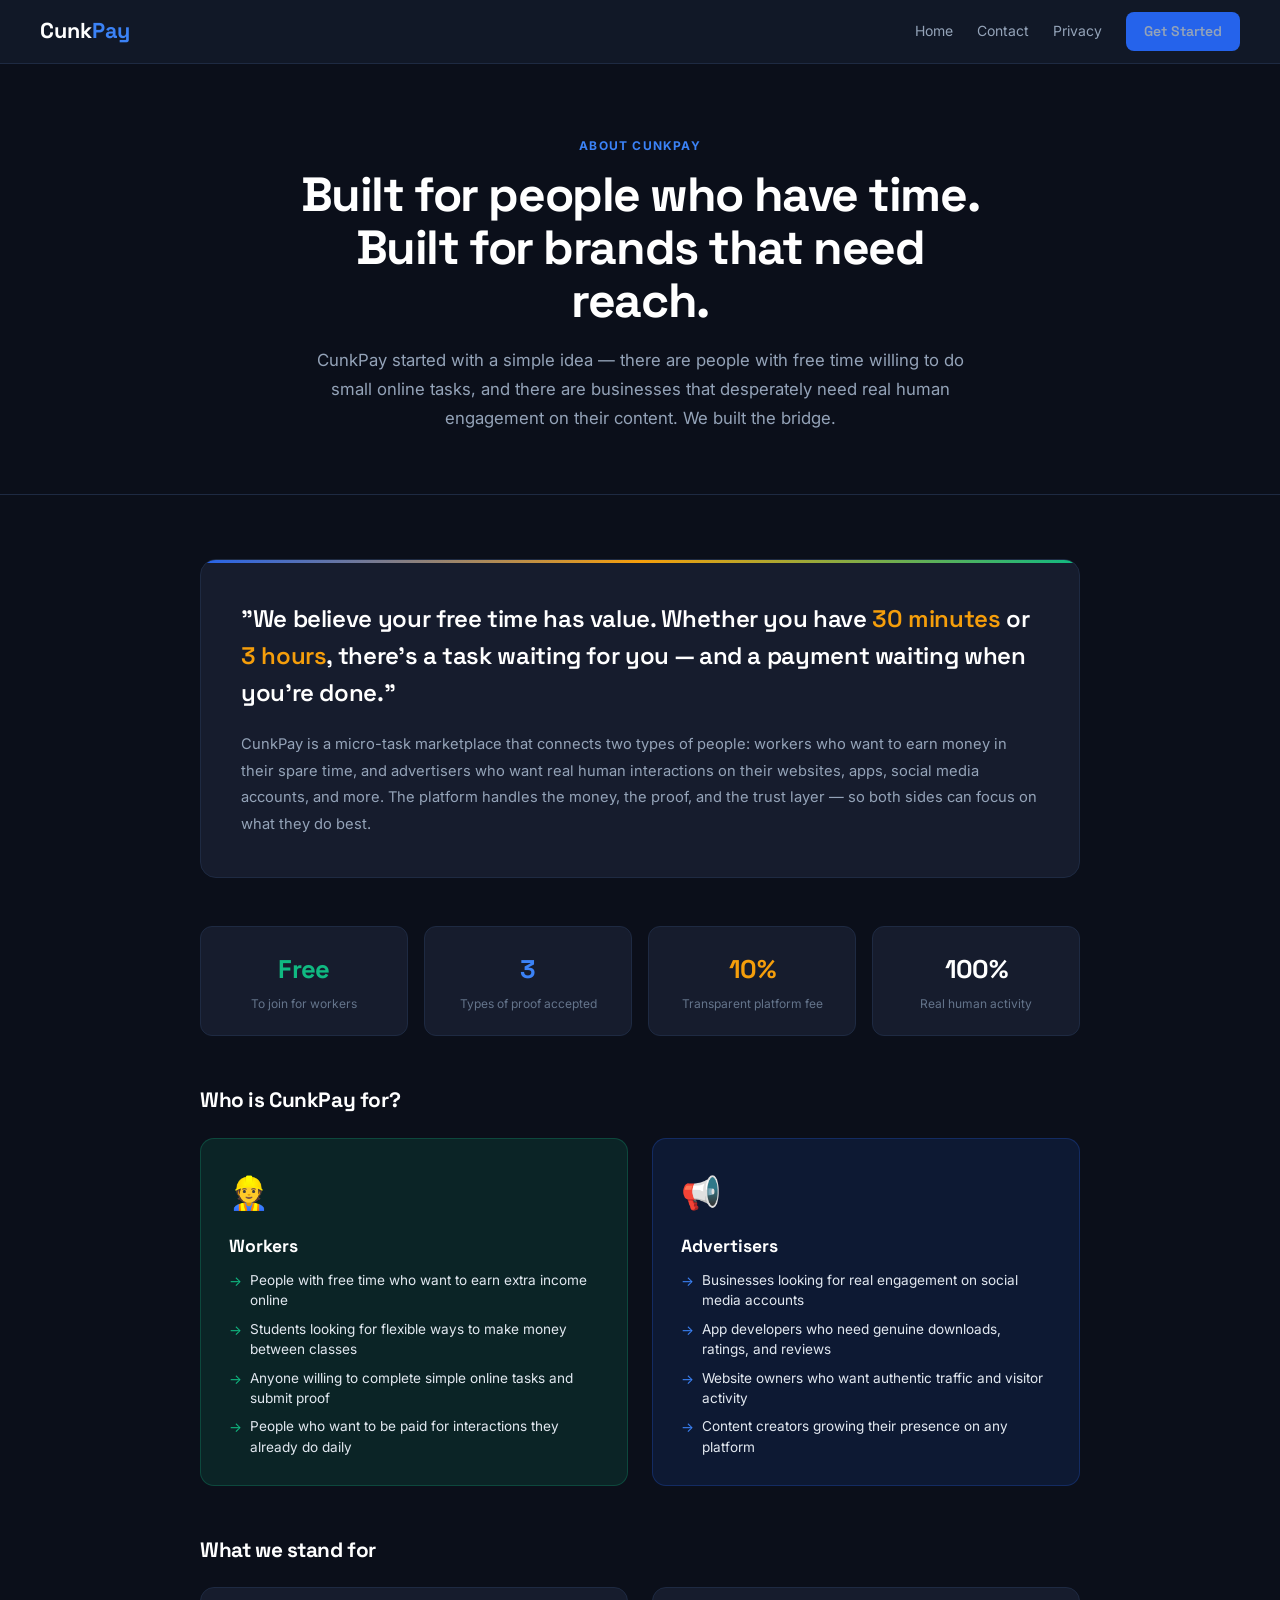
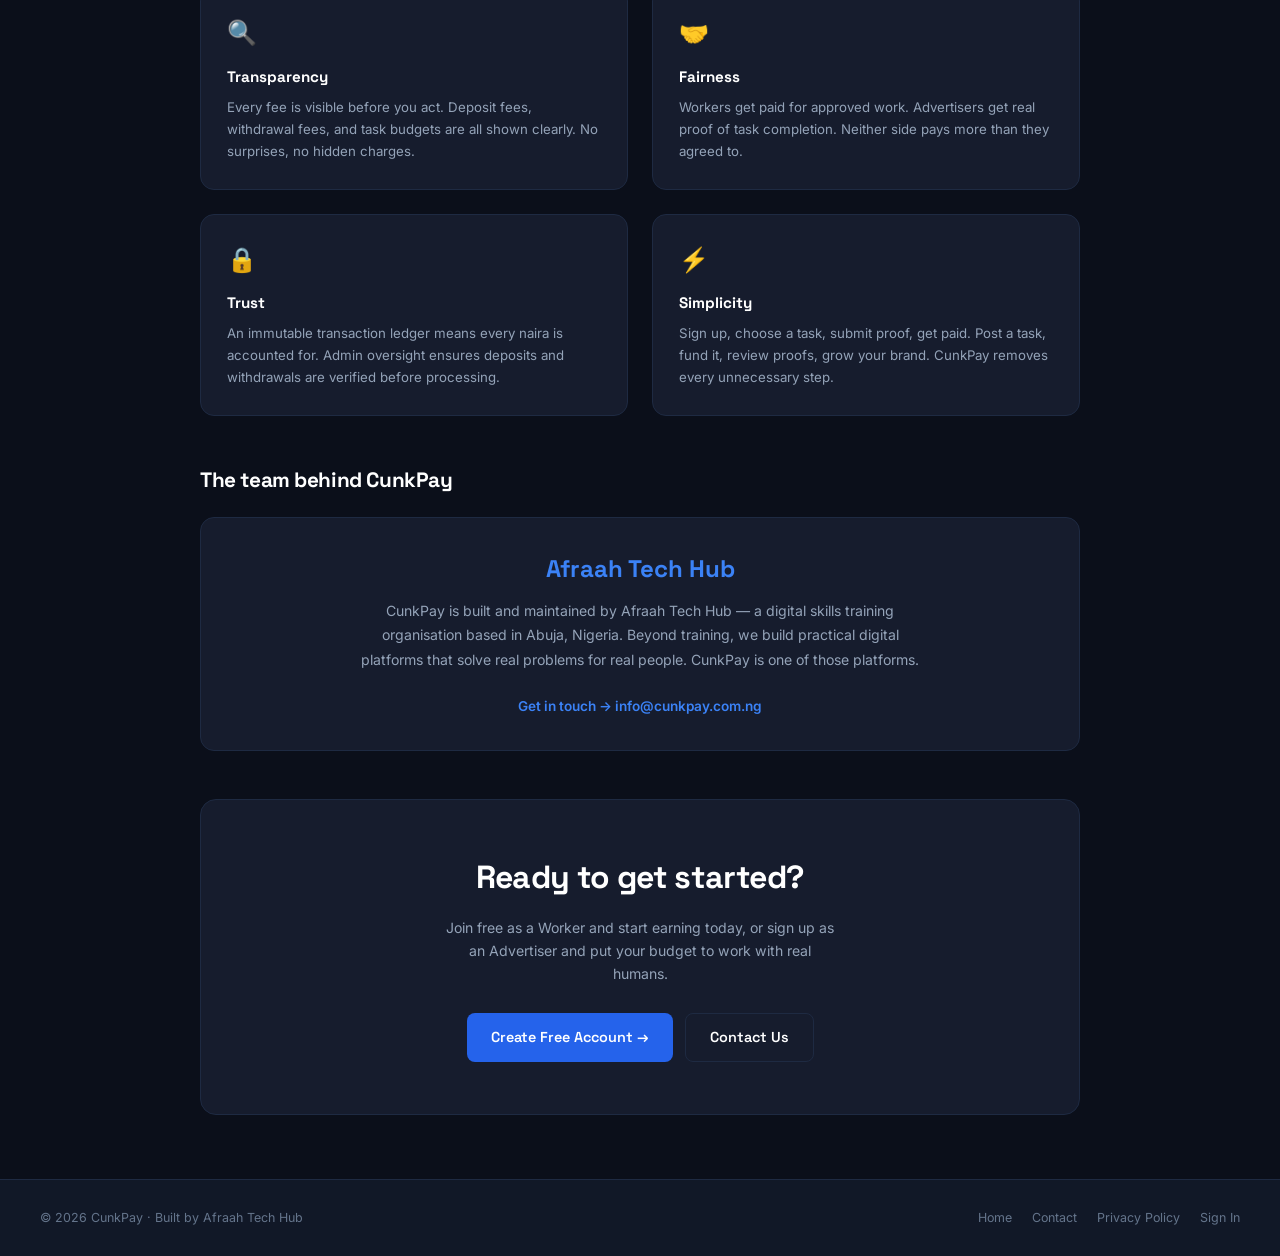
==== about.html @ 95b5a779 "Add files via upload" ====
<!DOCTYPE html>
<html lang="en">
<head>
<meta charset="UTF-8">
<meta name="viewport" content="width=device-width, initial-scale=1.0">
<title>About CunkPay — Micro-Task Marketplace</title>
<meta name="description" content="Learn about CunkPay — a micro-task marketplace built to help people earn from their free time and help businesses grow with real human engagement.">
<link href="https://fonts.googleapis.com/css2?family=Space+Grotesk:wght@400;500;600;700&family=Inter:wght@400;500;600&display=swap" rel="stylesheet">
<style>
*, *::before, *::after { box-sizing: border-box; margin: 0; padding: 0; }
:root {
  --midnight: #0B0F1A; --navy: #111827; --card: #161C2D; --border: #1E2A42;
  --cobalt: #2563EB; --cobalt-light: #3B82F6; --cobalt-dim: rgba(37,99,235,0.12);
  --amber: #F59E0B; --amber-dim: rgba(245,158,11,0.12);
  --green: #10B981; --green-dim: rgba(16,185,129,0.12);
  --slate: #94A3B8; --muted: #64748B; --white: #FFFFFF; --off-white: #E2E8F0;
}
html { scroll-behavior: smooth; }
body { font-family: 'Inter', sans-serif; background: var(--midnight); color: var(--white); line-height: 1.6; overflow-x: hidden; }

nav {
  display: flex; align-items: center; justify-content: space-between;
  padding: 0 40px; height: 64px;
  background: var(--navy); border-bottom: 1px solid var(--border);
}
.nav-logo { font-family: 'Space Grotesk', sans-serif; font-size: 1.35rem; font-weight: 700; color: var(--white); text-decoration: none; }
.nav-logo span { color: var(--cobalt-light); }
.nav-right { display: flex; align-items: center; gap: 24px; }
.nav-right a { color: var(--slate); font-size: 0.875rem; text-decoration: none; transition: color 0.2s; }
.nav-right a:hover { color: var(--white); }
.btn { display: inline-flex; align-items: center; padding: 8px 18px; border-radius: 8px; font-family: 'Space Grotesk', sans-serif; font-size: 0.82rem; font-weight: 600; cursor: pointer; border: none; text-decoration: none; transition: all 0.15s; }
.btn-primary { background: var(--cobalt); color: white; }
.btn-primary:hover { background: var(--cobalt-light); }
.btn-outline { background: transparent; color: var(--white); border: 1px solid var(--border); }
.btn-outline:hover { border-color: var(--cobalt); color: var(--cobalt-light); }

/* PAGE HERO */
.page-hero { padding: 72px 40px 60px; max-width: 760px; margin: 0 auto; text-align: center; }
.page-eyebrow { font-size: 0.75rem; font-weight: 700; letter-spacing: 0.1em; text-transform: uppercase; color: var(--cobalt-light); margin-bottom: 14px; }
.page-title { font-family: 'Space Grotesk', sans-serif; font-size: clamp(2rem, 4vw, 3rem); font-weight: 700; letter-spacing: -0.03em; line-height: 1.1; margin-bottom: 18px; }
.page-sub { color: var(--slate); font-size: 1.05rem; line-height: 1.75; }

.full-divider { width: 100vw; margin-left: calc(-50vw + 50%); height: 1px; background: var(--border); }
.section { padding: 64px 40px; max-width: 960px; margin: 0 auto; }

/* MISSION */
.mission-block { background: var(--card); border: 1px solid var(--border); border-radius: 16px; padding: 40px; position: relative; overflow: hidden; margin-bottom: 48px; }
.mission-block::before { content: ''; position: absolute; top: 0; left: 0; right: 0; height: 3px; background: linear-gradient(90deg, var(--cobalt), var(--amber), var(--green)); }
.mission-quote { font-family: 'Space Grotesk', sans-serif; font-size: clamp(1.1rem, 2.5vw, 1.5rem); font-weight: 600; line-height: 1.55; letter-spacing: -0.015em; color: var(--white); margin-bottom: 20px; }
.mission-quote em { color: var(--amber); font-style: normal; }
.mission-body { font-size: 0.92rem; color: var(--slate); line-height: 1.8; }

/* TWO COL */
.two-col { display: grid; grid-template-columns: 1fr 1fr; gap: 24px; margin-bottom: 24px; }

/* VALUE CARDS */
.value-card { background: var(--card); border: 1px solid var(--border); border-radius: 14px; padding: 26px; }
.value-icon { font-size: 1.5rem; margin-bottom: 12px; display: block; }
.value-title { font-family: 'Space Grotesk', sans-serif; font-size: 0.95rem; font-weight: 700; margin-bottom: 8px; }
.value-desc { font-size: 0.83rem; color: var(--slate); line-height: 1.65; }

/* WHO IT IS FOR */
.who-grid { display: grid; grid-template-columns: 1fr 1fr; gap: 24px; }
.who-card { border-radius: 14px; padding: 28px; position: relative; overflow: hidden; }
.who-worker { background: var(--green-dim); border: 1px solid rgba(16,185,129,0.25); }
.who-advertiser { background: var(--cobalt-dim); border: 1px solid rgba(37,99,235,0.25); }
.who-icon { font-size: 2rem; margin-bottom: 14px; display: block; }
.who-title { font-family: 'Space Grotesk', sans-serif; font-size: 1.1rem; font-weight: 700; margin-bottom: 10px; }
.who-list { list-style: none; display: flex; flex-direction: column; gap: 8px; }
.who-list li { font-size: 0.85rem; color: var(--off-white); display: flex; align-items: flex-start; gap: 8px; line-height: 1.5; }
.who-list li::before { content: '→'; color: var(--cobalt-light); flex-shrink: 0; margin-top: 1px; }
.who-worker .who-list li::before { color: var(--green); }

/* TEAM */
.team-card { background: var(--card); border: 1px solid var(--border); border-radius: 14px; padding: 32px; text-align: center; }
.team-logo { font-family: 'Space Grotesk', sans-serif; font-size: 1.5rem; font-weight: 700; color: var(--cobalt-light); margin-bottom: 10px; }
.team-desc { font-size: 0.88rem; color: var(--slate); line-height: 1.75; max-width: 560px; margin: 0 auto 20px; }
.team-link { color: var(--cobalt-light); text-decoration: none; font-size: 0.85rem; font-weight: 600; }
.team-link:hover { text-decoration: underline; }

/* STATS ROW */
.about-stats { display: grid; grid-template-columns: repeat(4, 1fr); gap: 16px; margin-bottom: 48px; }
.about-stat { background: var(--card); border: 1px solid var(--border); border-radius: 12px; padding: 22px 16px; text-align: center; }
.about-stat-num { font-family: 'Space Grotesk', sans-serif; font-size: 1.6rem; font-weight: 700; letter-spacing: -0.025em; margin-bottom: 4px; }
.about-stat-label { font-size: 0.75rem; color: var(--muted); }

/* CTA */
.about-cta { text-align: center; padding: 52px 20px; background: var(--card); border: 1px solid var(--border); border-radius: 16px; }
.about-cta-title { font-family: 'Space Grotesk', sans-serif; font-size: clamp(1.4rem, 3vw, 2rem); font-weight: 700; letter-spacing: -0.02em; margin-bottom: 12px; }
.about-cta-sub { font-size: 0.88rem; color: var(--slate); margin-bottom: 28px; line-height: 1.65; max-width: 400px; margin-left: auto; margin-right: auto; }
.cta-btns { display: flex; gap: 12px; justify-content: center; flex-wrap: wrap; }

/* FOOTER */
footer { background: var(--navy); border-top: 1px solid var(--border); padding: 28px 40px; display: flex; justify-content: space-between; align-items: center; flex-wrap: wrap; gap: 12px; }
.footer-copy { font-size: 0.78rem; color: var(--muted); }
.footer-links-row { display: flex; gap: 20px; }
.footer-links-row a { font-size: 0.78rem; color: var(--muted); text-decoration: none; transition: color 0.2s; }
.footer-links-row a:hover { color: var(--white); }

@media (max-width: 768px) {
  nav { padding: 0 20px; }
  .nav-right a:not(.btn) { display: none; }
  .page-hero, .section { padding-left: 20px; padding-right: 20px; }
  .two-col, .who-grid { grid-template-columns: 1fr; }
  .about-stats { grid-template-columns: 1fr 1fr; }
  footer { flex-direction: column; text-align: center; }
}
@media (max-width: 480px) {
  .about-stats { grid-template-columns: 1fr 1fr; }
}
</style>
</head>
<body>

<nav>
  <a class="nav-logo" href="index.html">Cunk<span>Pay</span></a>
  <div class="nav-right">
    <a href="index.html">Home</a>
    <a href="contact.html">Contact</a>
    <a href="privacy-policy.html">Privacy</a>
    <a href="auth.html" class="btn btn-primary">Get Started</a>
  </div>
</nav>

<div class="page-hero">
  <div class="page-eyebrow">About CunkPay</div>
  <h1 class="page-title">Built for people who have time.<br>Built for brands that need reach.</h1>
  <p class="page-sub">CunkPay started with a simple idea — there are people with free time willing to do small online tasks, and there are businesses that desperately need real human engagement on their content. We built the bridge.</p>
</div>

<div class="full-divider"></div>

<div class="section">

  <!-- MISSION -->
  <div class="mission-block">
    <div class="mission-quote">
      "We believe your free time has value. Whether you have <em>30 minutes</em> or <em>3 hours</em>, there's a task waiting for you — and a payment waiting when you're done."
    </div>
    <p class="mission-body">
      CunkPay is a micro-task marketplace that connects two types of people: workers who want to earn money in their spare time, and advertisers who want real human interactions on their websites, apps, social media accounts, and more. The platform handles the money, the proof, and the trust layer — so both sides can focus on what they do best.
    </p>
  </div>

  <!-- STATS -->
  <div class="about-stats">
    <div class="about-stat">
      <div class="about-stat-num" style="color:var(--green)">Free</div>
      <div class="about-stat-label">To join for workers</div>
    </div>
    <div class="about-stat">
      <div class="about-stat-num" style="color:var(--cobalt-light)">3</div>
      <div class="about-stat-label">Types of proof accepted</div>
    </div>
    <div class="about-stat">
      <div class="about-stat-num" style="color:var(--amber)">10%</div>
      <div class="about-stat-label">Transparent platform fee</div>
    </div>
    <div class="about-stat">
      <div class="about-stat-num" style="color:var(--white)">100%</div>
      <div class="about-stat-label">Real human activity</div>
    </div>
  </div>

  <!-- WHO IT'S FOR -->
  <h2 style="font-family:'Space Grotesk',sans-serif;font-size:1.3rem;font-weight:700;letter-spacing:-0.02em;margin-bottom:20px">Who is CunkPay for?</h2>
  <div class="who-grid" style="margin-bottom:48px">
    <div class="who-card who-worker">
      <span class="who-icon">👷</span>
      <div class="who-title">Workers</div>
      <ul class="who-list">
        <li>People with free time who want to earn extra income online</li>
        <li>Students looking for flexible ways to make money between classes</li>
        <li>Anyone willing to complete simple online tasks and submit proof</li>
        <li>People who want to be paid for interactions they already do daily</li>
      </ul>
    </div>
    <div class="who-card who-advertiser">
      <span class="who-icon">📢</span>
      <div class="who-title">Advertisers</div>
      <ul class="who-list">
        <li>Businesses looking for real engagement on social media accounts</li>
        <li>App developers who need genuine downloads, ratings, and reviews</li>
        <li>Website owners who want authentic traffic and visitor activity</li>
        <li>Content creators growing their presence on any platform</li>
      </ul>
    </div>
  </div>

  <!-- VALUES -->
  <h2 style="font-family:'Space Grotesk',sans-serif;font-size:1.3rem;font-weight:700;letter-spacing:-0.02em;margin-bottom:20px">What we stand for</h2>
  <div class="two-col" style="margin-bottom:48px">
    <div class="value-card">
      <span class="value-icon">🔍</span>
      <div class="value-title">Transparency</div>
      <p class="value-desc">Every fee is visible before you act. Deposit fees, withdrawal fees, and task budgets are all shown clearly. No surprises, no hidden charges.</p>
    </div>
    <div class="value-card">
      <span class="value-icon">🤝</span>
      <div class="value-title">Fairness</div>
      <p class="value-desc">Workers get paid for approved work. Advertisers get real proof of task completion. Neither side pays more than they agreed to.</p>
    </div>
    <div class="value-card">
      <span class="value-icon">🔒</span>
      <div class="value-title">Trust</div>
      <p class="value-desc">An immutable transaction ledger means every naira is accounted for. Admin oversight ensures deposits and withdrawals are verified before processing.</p>
    </div>
    <div class="value-card">
      <span class="value-icon">⚡</span>
      <div class="value-title">Simplicity</div>
      <p class="value-desc">Sign up, choose a task, submit proof, get paid. Post a task, fund it, review proofs, grow your brand. CunkPay removes every unnecessary step.</p>
    </div>
  </div>

  <!-- TEAM -->
  <h2 style="font-family:'Space Grotesk',sans-serif;font-size:1.3rem;font-weight:700;letter-spacing:-0.02em;margin-bottom:20px">The team behind CunkPay</h2>
  <div class="team-card" style="margin-bottom:48px">
    <div class="team-logo">Afraah Tech Hub</div>
    <p class="team-desc">
      CunkPay is built and maintained by Afraah Tech Hub — a digital skills training organisation based in Abuja, Nigeria. Beyond training, we build practical digital platforms that solve real problems for real people. CunkPay is one of those platforms.
    </p>
    <a class="team-link" href="mailto:info@cunkpay.com.ng">Get in touch → info@cunkpay.com.ng</a>
  </div>

  <!-- CTA -->
  <div class="about-cta">
    <div class="about-cta-title">Ready to get started?</div>
    <p class="about-cta-sub">Join free as a Worker and start earning today, or sign up as an Advertiser and put your budget to work with real humans.</p>
    <div class="cta-btns">
      <a href="auth.html" class="btn btn-primary" style="padding:12px 24px;font-size:0.9rem">Create Free Account →</a>
      <a href="contact.html" class="btn btn-outline" style="padding:12px 24px;font-size:0.9rem">Contact Us</a>
    </div>
  </div>

</div>

<footer>
  <div class="footer-copy">© 2026 CunkPay · Built by Afraah Tech Hub</div>
  <div class="footer-links-row">
    <a href="index.html">Home</a>
    <a href="contact.html">Contact</a>
    <a href="privacy-policy.html">Privacy Policy</a>
    <a href="auth.html">Sign In</a>
  </div>
</footer>

</body>
</html>
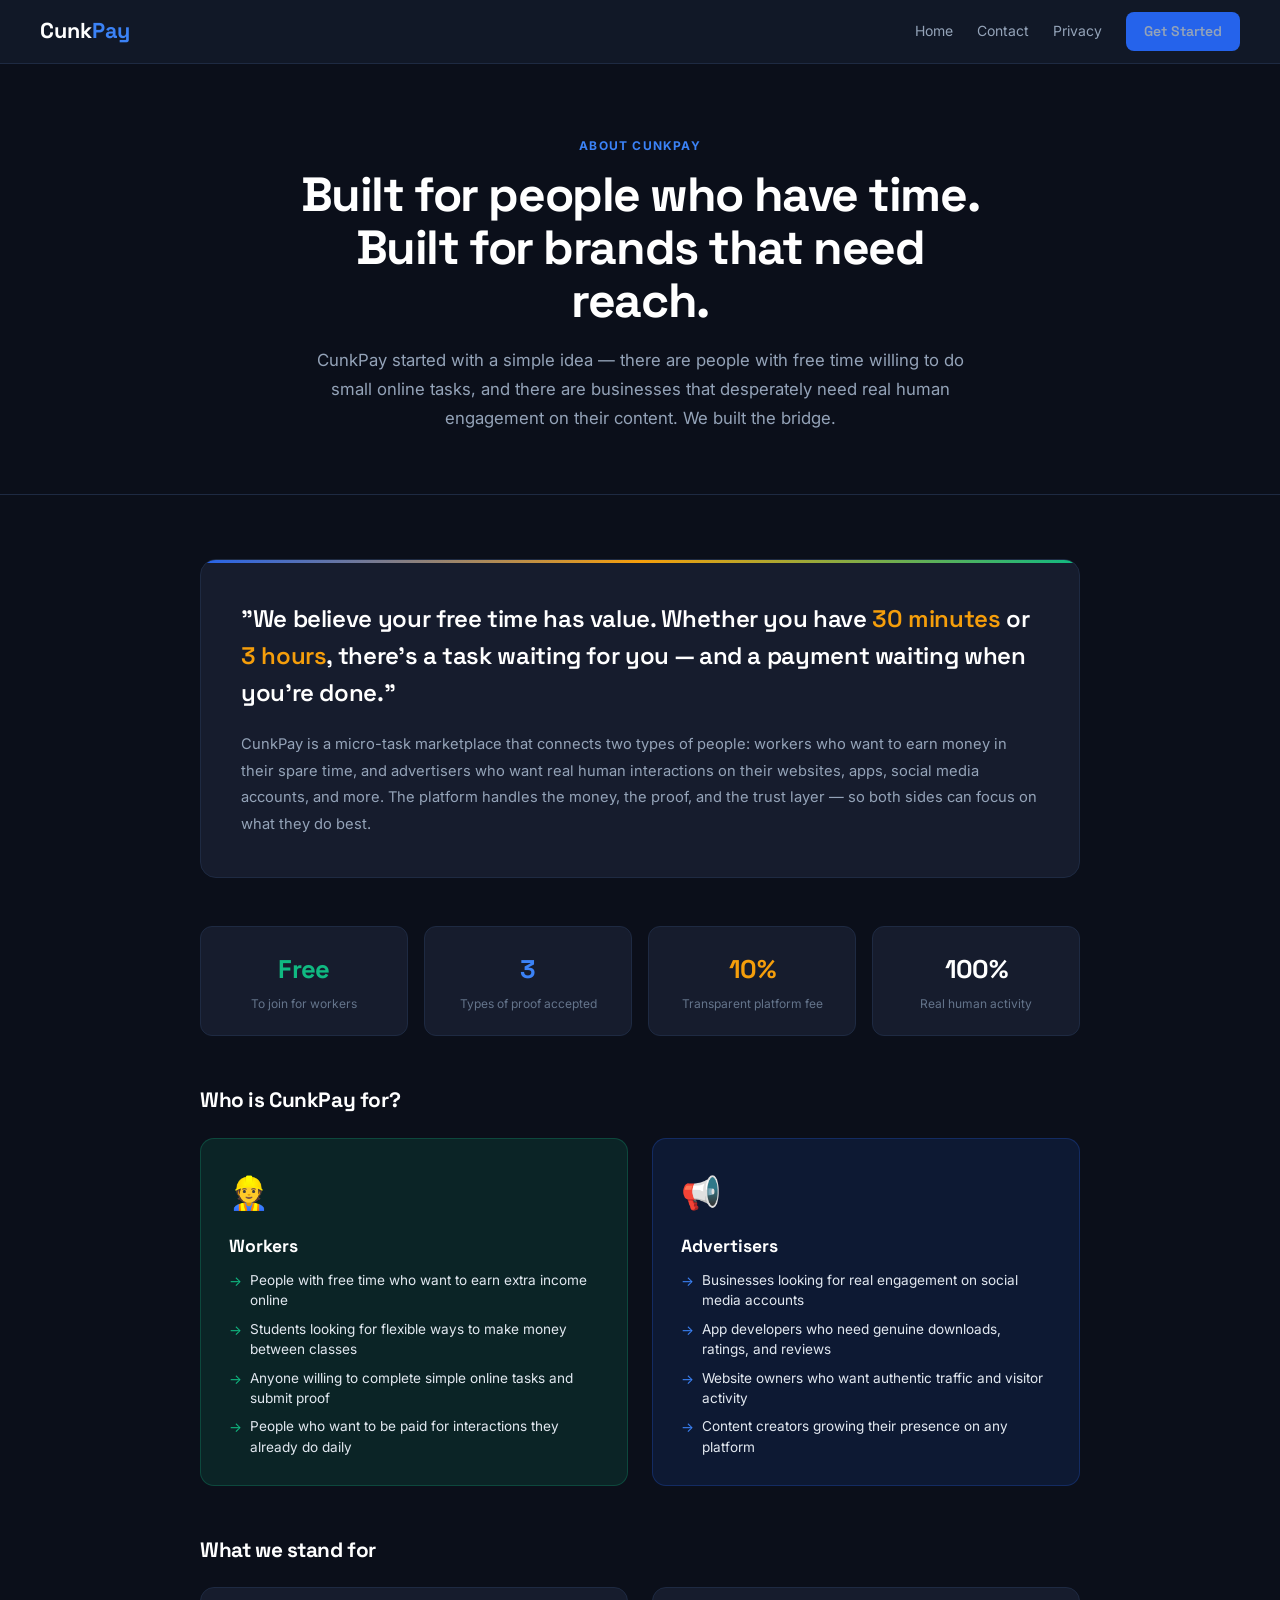
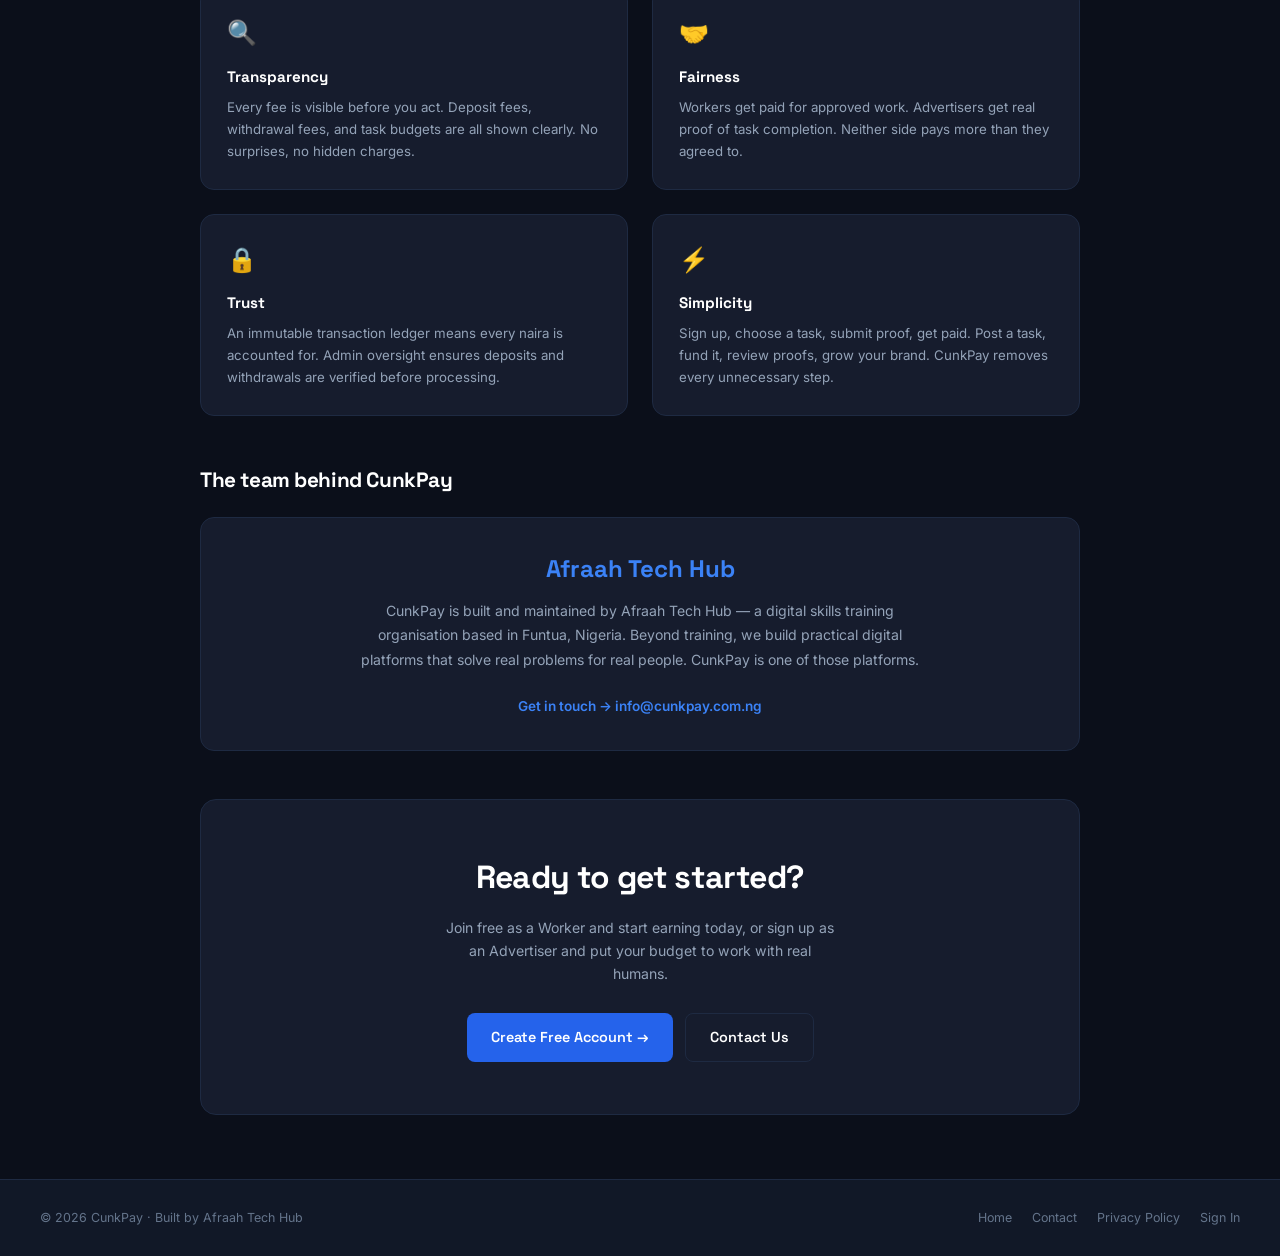
==== commit dcb53dc1: "Update about.html" ====
--- a/about.html
+++ b/about.html
@@ -217,7 +217,7 @@
   <div class="team-card" style="margin-bottom:48px">
     <div class="team-logo">Afraah Tech Hub</div>
     <p class="team-desc">
-      CunkPay is built and maintained by Afraah Tech Hub — a digital skills training organisation based in Abuja, Nigeria. Beyond training, we build practical digital platforms that solve real problems for real people. CunkPay is one of those platforms.
+      CunkPay is built and maintained by Afraah Tech Hub — a digital skills training organisation based in Funtua, Nigeria. Beyond training, we build practical digital platforms that solve real problems for real people. CunkPay is one of those platforms.
     </p>
     <a class="team-link" href="mailto:info@cunkpay.com.ng">Get in touch → info@cunkpay.com.ng</a>
   </div>
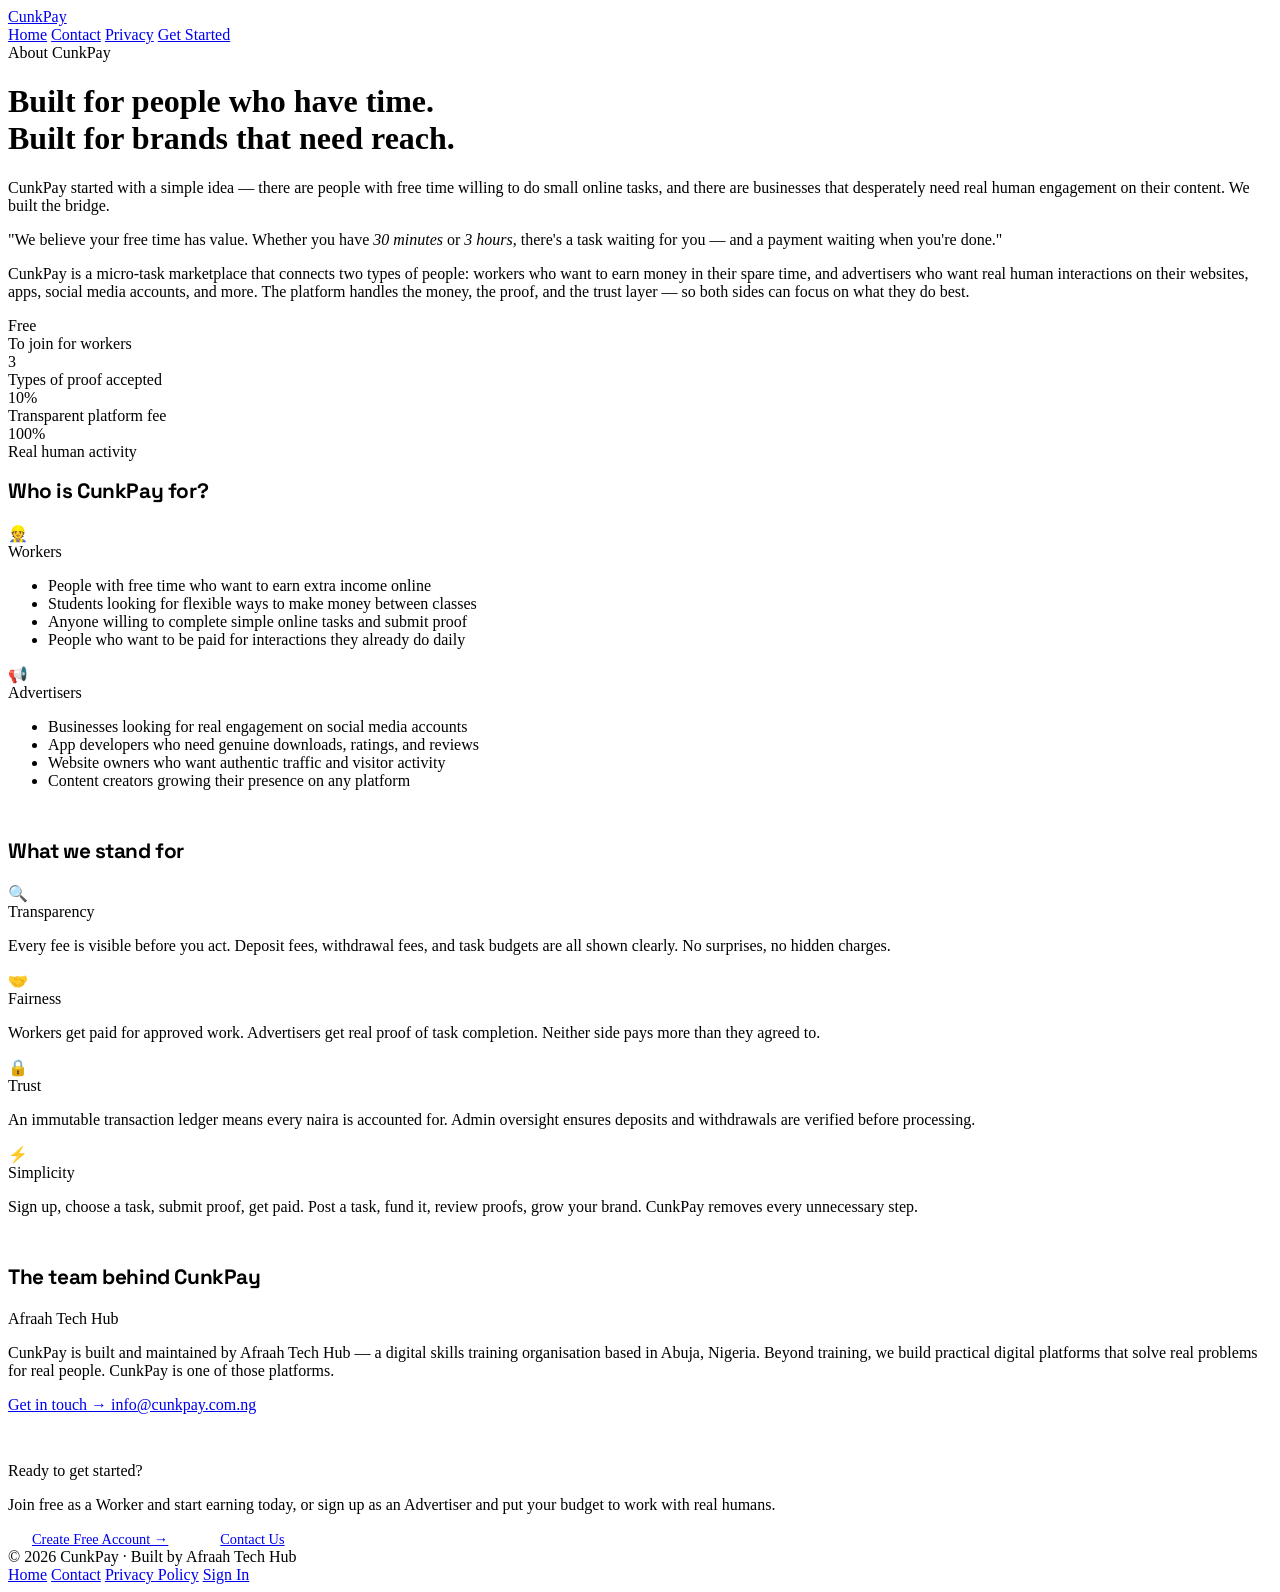
==== commit b048eff1: "Add files via upload" ====
--- a/about.html
+++ b/about.html
@@ -1,115 +1,54 @@
-<!DOCTYPE html>
-<html lang="en">
 <head>
 <meta charset="UTF-8">
 <meta name="viewport" content="width=device-width, initial-scale=1.0">
-<title>About CunkPay — Micro-Task Marketplace</title>
-<meta name="description" content="Learn about CunkPay — a micro-task marketplace built to help people earn from their free time and help businesses grow with real human engagement.">
+<title>About CunkPay — Nigeria's Micro-Task Marketplace</title>
+<link rel="icon" type="image/png" href="cunkpay.png">
+<meta name="description" content="Learn about CunkPay — built by Afraah Tech Hub to help Nigerians earn money from free time and help businesses grow with real human engagement.">
+<meta name="keywords" content="about CunkPay, micro task Nigeria, earn money online Nigeria, Afraah Tech Hub, Nigerian task platform">
+<meta name="robots" content="index, follow">
+<meta name="author" content="CunkPay">
+<link rel="canonical" href="https://cunkpay.com.ng/about.html">
+<meta property="og:type" content="website">
+<meta property="og:site_name" content="CunkPay">
+<meta property="og:title" content="About CunkPay — Nigeria's Micro-Task Marketplace">
+<meta property="og:description" content="CunkPay was built to help people earn money from free time and help businesses grow with real human engagement. Built by Afraah Tech Hub, Abuja.">
+<meta property="og:url" content="https://cunkpay.com.ng/about.html">
+<meta property="og:image" content="https://cunkpay.com.ng/cunkpay.png">
+<meta property="og:image:width" content="1200">
+<meta property="og:image:height" content="630">
+<meta property="og:locale" content="en_NG">
+<meta name="twitter:card" content="summary_large_image">
+<meta name="twitter:title" content="About CunkPay — Nigeria's Micro-Task Marketplace">
+<meta name="twitter:description" content="CunkPay was built to help people earn money from free time and help businesses grow with real human engagement.">
+<meta name="twitter:image" content="https://cunkpay.com.ng/cunkpay.png">
+<script type="application/ld+json">
+{
+  "@context": "https://schema.org",
+  "@type": "AboutPage",
+  "@id": "https://cunkpay.com.ng/about.html",
+  "url": "https://cunkpay.com.ng/about.html",
+  "name": "About CunkPay",
+  "description": "CunkPay is a micro-task marketplace built by Afraah Tech Hub to connect workers with free time to advertisers who need real human engagement.",
+  "publisher": {
+    "@type": "Organization",
+    "name": "CunkPay",
+    "url": "https://cunkpay.com.ng",
+    "logo": "https://cunkpay.com.ng/cunkpay.png"
+  },
+  "breadcrumb": {
+    "@type": "BreadcrumbList",
+    "itemListElement": [
+      { "@type": "ListItem", "position": 1, "name": "Home", "item": "https://cunkpay.com.ng/" },
+      { "@type": "ListItem", "position": 2, "name": "About", "item": "https://cunkpay.com.ng/about.html" }
+    ]
+  }
+}
+</script>
+<link rel="preconnect" href="https://fonts.googleapis.com">
+<link rel="preconnect" href="https://fonts.gstatic.com" crossorigin>
 <link href="https://fonts.googleapis.com/css2?family=Space+Grotesk:wght@400;500;600;700&family=Inter:wght@400;500;600&display=swap" rel="stylesheet">
-<style>
-*, *::before, *::after { box-sizing: border-box; margin: 0; padding: 0; }
-:root {
-  --midnight: #0B0F1A; --navy: #111827; --card: #161C2D; --border: #1E2A42;
-  --cobalt: #2563EB; --cobalt-light: #3B82F6; --cobalt-dim: rgba(37,99,235,0.12);
-  --amber: #F59E0B; --amber-dim: rgba(245,158,11,0.12);
-  --green: #10B981; --green-dim: rgba(16,185,129,0.12);
-  --slate: #94A3B8; --muted: #64748B; --white: #FFFFFF; --off-white: #E2E8F0;
-}
-html { scroll-behavior: smooth; }
-body { font-family: 'Inter', sans-serif; background: var(--midnight); color: var(--white); line-height: 1.6; overflow-x: hidden; }
+</head>
 
-nav {
-  display: flex; align-items: center; justify-content: space-between;
-  padding: 0 40px; height: 64px;
-  background: var(--navy); border-bottom: 1px solid var(--border);
-}
-.nav-logo { font-family: 'Space Grotesk', sans-serif; font-size: 1.35rem; font-weight: 700; color: var(--white); text-decoration: none; }
-.nav-logo span { color: var(--cobalt-light); }
-.nav-right { display: flex; align-items: center; gap: 24px; }
-.nav-right a { color: var(--slate); font-size: 0.875rem; text-decoration: none; transition: color 0.2s; }
-.nav-right a:hover { color: var(--white); }
-.btn { display: inline-flex; align-items: center; padding: 8px 18px; border-radius: 8px; font-family: 'Space Grotesk', sans-serif; font-size: 0.82rem; font-weight: 600; cursor: pointer; border: none; text-decoration: none; transition: all 0.15s; }
-.btn-primary { background: var(--cobalt); color: white; }
-.btn-primary:hover { background: var(--cobalt-light); }
-.btn-outline { background: transparent; color: var(--white); border: 1px solid var(--border); }
-.btn-outline:hover { border-color: var(--cobalt); color: var(--cobalt-light); }
-
-/* PAGE HERO */
-.page-hero { padding: 72px 40px 60px; max-width: 760px; margin: 0 auto; text-align: center; }
-.page-eyebrow { font-size: 0.75rem; font-weight: 700; letter-spacing: 0.1em; text-transform: uppercase; color: var(--cobalt-light); margin-bottom: 14px; }
-.page-title { font-family: 'Space Grotesk', sans-serif; font-size: clamp(2rem, 4vw, 3rem); font-weight: 700; letter-spacing: -0.03em; line-height: 1.1; margin-bottom: 18px; }
-.page-sub { color: var(--slate); font-size: 1.05rem; line-height: 1.75; }
-
-.full-divider { width: 100vw; margin-left: calc(-50vw + 50%); height: 1px; background: var(--border); }
-.section { padding: 64px 40px; max-width: 960px; margin: 0 auto; }
-
-/* MISSION */
-.mission-block { background: var(--card); border: 1px solid var(--border); border-radius: 16px; padding: 40px; position: relative; overflow: hidden; margin-bottom: 48px; }
-.mission-block::before { content: ''; position: absolute; top: 0; left: 0; right: 0; height: 3px; background: linear-gradient(90deg, var(--cobalt), var(--amber), var(--green)); }
-.mission-quote { font-family: 'Space Grotesk', sans-serif; font-size: clamp(1.1rem, 2.5vw, 1.5rem); font-weight: 600; line-height: 1.55; letter-spacing: -0.015em; color: var(--white); margin-bottom: 20px; }
-.mission-quote em { color: var(--amber); font-style: normal; }
-.mission-body { font-size: 0.92rem; color: var(--slate); line-height: 1.8; }
-
-/* TWO COL */
-.two-col { display: grid; grid-template-columns: 1fr 1fr; gap: 24px; margin-bottom: 24px; }
-
-/* VALUE CARDS */
-.value-card { background: var(--card); border: 1px solid var(--border); border-radius: 14px; padding: 26px; }
-.value-icon { font-size: 1.5rem; margin-bottom: 12px; display: block; }
-.value-title { font-family: 'Space Grotesk', sans-serif; font-size: 0.95rem; font-weight: 700; margin-bottom: 8px; }
-.value-desc { font-size: 0.83rem; color: var(--slate); line-height: 1.65; }
-
-/* WHO IT IS FOR */
-.who-grid { display: grid; grid-template-columns: 1fr 1fr; gap: 24px; }
-.who-card { border-radius: 14px; padding: 28px; position: relative; overflow: hidden; }
-.who-worker { background: var(--green-dim); border: 1px solid rgba(16,185,129,0.25); }
-.who-advertiser { background: var(--cobalt-dim); border: 1px solid rgba(37,99,235,0.25); }
-.who-icon { font-size: 2rem; margin-bottom: 14px; display: block; }
-.who-title { font-family: 'Space Grotesk', sans-serif; font-size: 1.1rem; font-weight: 700; margin-bottom: 10px; }
-.who-list { list-style: none; display: flex; flex-direction: column; gap: 8px; }
-.who-list li { font-size: 0.85rem; color: var(--off-white); display: flex; align-items: flex-start; gap: 8px; line-height: 1.5; }
-.who-list li::before { content: '→'; color: var(--cobalt-light); flex-shrink: 0; margin-top: 1px; }
-.who-worker .who-list li::before { color: var(--green); }
-
-/* TEAM */
-.team-card { background: var(--card); border: 1px solid var(--border); border-radius: 14px; padding: 32px; text-align: center; }
-.team-logo { font-family: 'Space Grotesk', sans-serif; font-size: 1.5rem; font-weight: 700; color: var(--cobalt-light); margin-bottom: 10px; }
-.team-desc { font-size: 0.88rem; color: var(--slate); line-height: 1.75; max-width: 560px; margin: 0 auto 20px; }
-.team-link { color: var(--cobalt-light); text-decoration: none; font-size: 0.85rem; font-weight: 600; }
-.team-link:hover { text-decoration: underline; }
-
-/* STATS ROW */
-.about-stats { display: grid; grid-template-columns: repeat(4, 1fr); gap: 16px; margin-bottom: 48px; }
-.about-stat { background: var(--card); border: 1px solid var(--border); border-radius: 12px; padding: 22px 16px; text-align: center; }
-.about-stat-num { font-family: 'Space Grotesk', sans-serif; font-size: 1.6rem; font-weight: 700; letter-spacing: -0.025em; margin-bottom: 4px; }
-.about-stat-label { font-size: 0.75rem; color: var(--muted); }
-
-/* CTA */
-.about-cta { text-align: center; padding: 52px 20px; background: var(--card); border: 1px solid var(--border); border-radius: 16px; }
-.about-cta-title { font-family: 'Space Grotesk', sans-serif; font-size: clamp(1.4rem, 3vw, 2rem); font-weight: 700; letter-spacing: -0.02em; margin-bottom: 12px; }
-.about-cta-sub { font-size: 0.88rem; color: var(--slate); margin-bottom: 28px; line-height: 1.65; max-width: 400px; margin-left: auto; margin-right: auto; }
-.cta-btns { display: flex; gap: 12px; justify-content: center; flex-wrap: wrap; }
-
-/* FOOTER */
-footer { background: var(--navy); border-top: 1px solid var(--border); padding: 28px 40px; display: flex; justify-content: space-between; align-items: center; flex-wrap: wrap; gap: 12px; }
-.footer-copy { font-size: 0.78rem; color: var(--muted); }
-.footer-links-row { display: flex; gap: 20px; }
-.footer-links-row a { font-size: 0.78rem; color: var(--muted); text-decoration: none; transition: color 0.2s; }
-.footer-links-row a:hover { color: var(--white); }
-
-@media (max-width: 768px) {
-  nav { padding: 0 20px; }
-  .nav-right a:not(.btn) { display: none; }
-  .page-hero, .section { padding-left: 20px; padding-right: 20px; }
-  .two-col, .who-grid { grid-template-columns: 1fr; }
-  .about-stats { grid-template-columns: 1fr 1fr; }
-  footer { flex-direction: column; text-align: center; }
-}
-@media (max-width: 480px) {
-  .about-stats { grid-template-columns: 1fr 1fr; }
-}
-</style>
-</head>
 <body>
 
 <nav>
@@ -217,7 +156,7 @@
   <div class="team-card" style="margin-bottom:48px">
     <div class="team-logo">Afraah Tech Hub</div>
     <p class="team-desc">
-      CunkPay is built and maintained by Afraah Tech Hub — a digital skills training organisation based in Funtua, Nigeria. Beyond training, we build practical digital platforms that solve real problems for real people. CunkPay is one of those platforms.
+      CunkPay is built and maintained by Afraah Tech Hub — a digital skills training organisation based in Abuja, Nigeria. Beyond training, we build practical digital platforms that solve real problems for real people. CunkPay is one of those platforms.
     </p>
     <a class="team-link" href="mailto:info@cunkpay.com.ng">Get in touch → info@cunkpay.com.ng</a>
   </div>
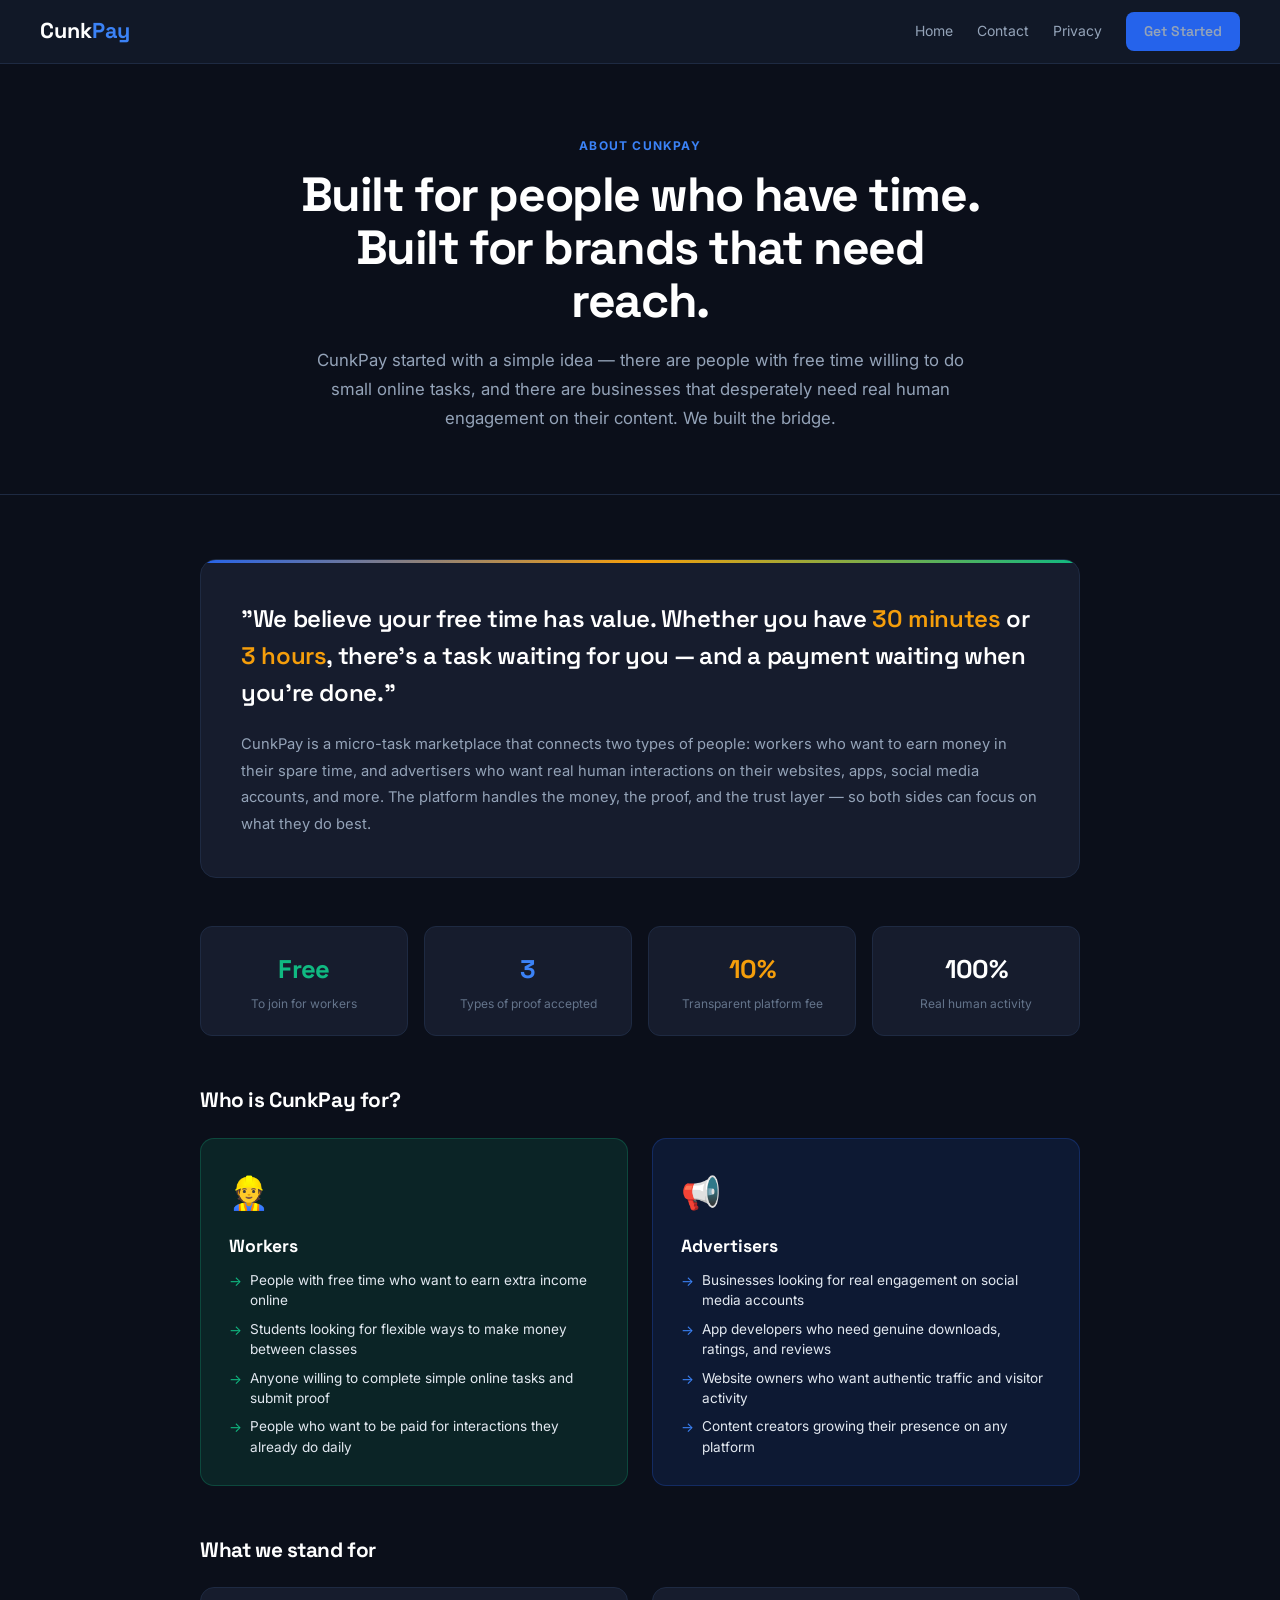
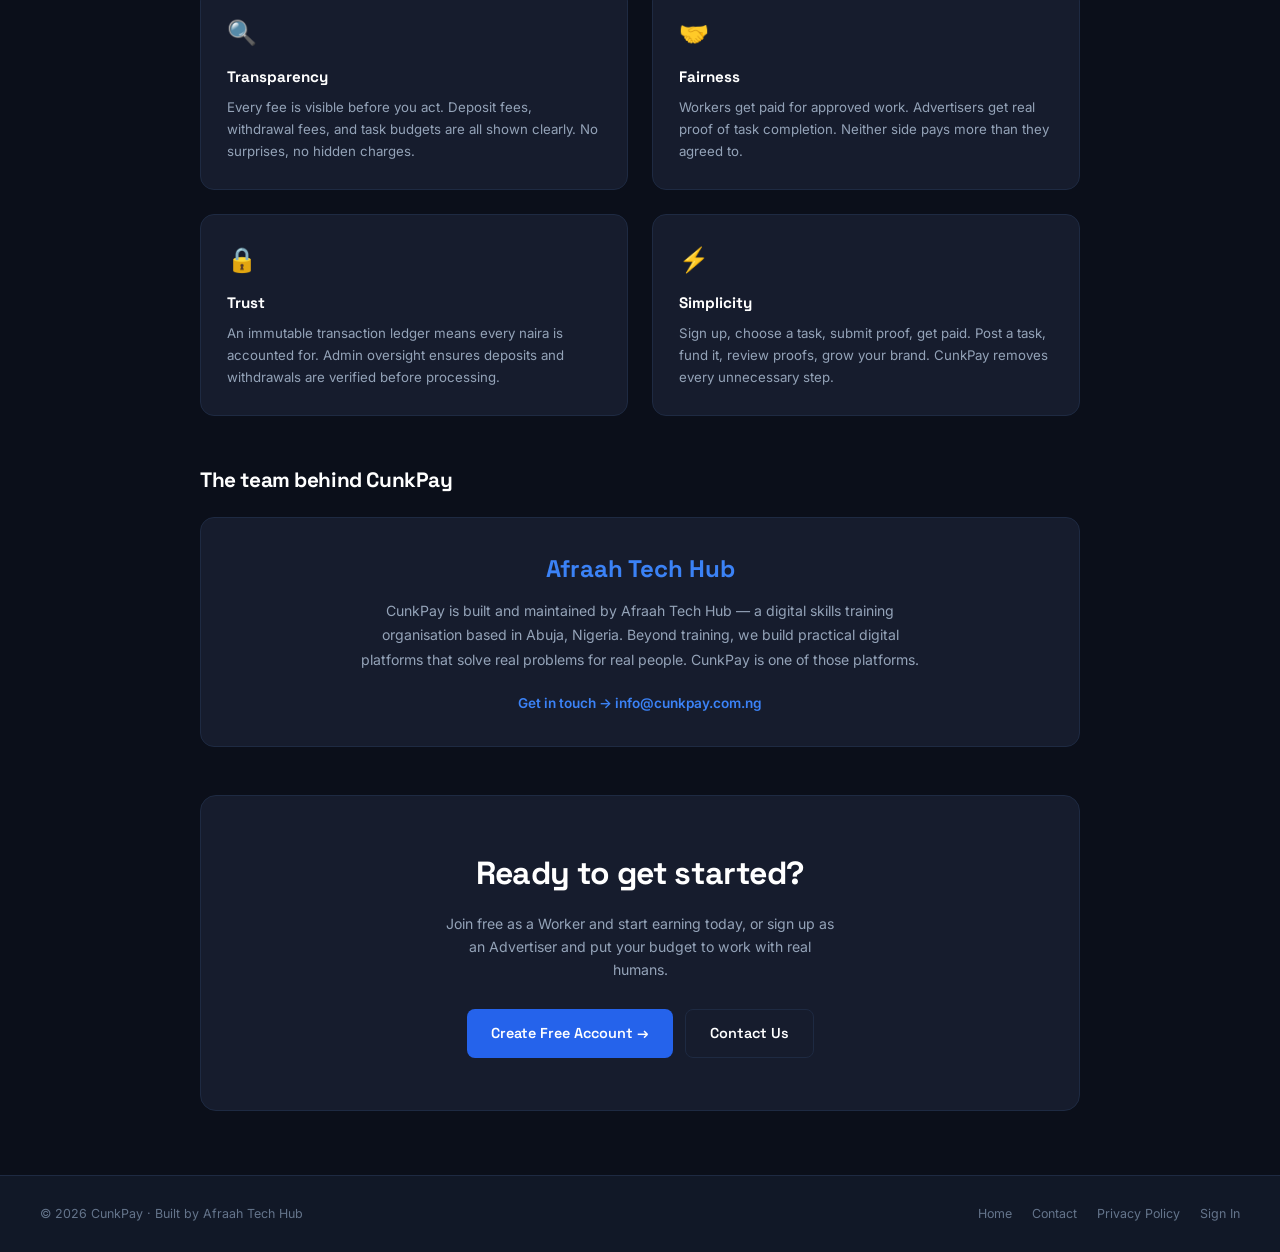
==== commit 6205e879: "Add files via upload" ====
--- a/about.html
+++ b/about.html
@@ -47,6 +47,82 @@
 <link rel="preconnect" href="https://fonts.googleapis.com">
 <link rel="preconnect" href="https://fonts.gstatic.com" crossorigin>
 <link href="https://fonts.googleapis.com/css2?family=Space+Grotesk:wght@400;500;600;700&family=Inter:wght@400;500;600&display=swap" rel="stylesheet">
+<style>
+*, *::before, *::after { box-sizing: border-box; margin: 0; padding: 0; }
+:root {
+  --midnight: #0B0F1A; --navy: #111827; --card: #161C2D; --border: #1E2A42;
+  --cobalt: #2563EB; --cobalt-light: #3B82F6; --cobalt-dim: rgba(37,99,235,0.12);
+  --amber: #F59E0B; --amber-dim: rgba(245,158,11,0.12);
+  --green: #10B981; --green-dim: rgba(16,185,129,0.12);
+  --slate: #94A3B8; --muted: #64748B; --white: #FFFFFF; --off-white: #E2E8F0;
+}
+html { scroll-behavior: smooth; }
+body { font-family: 'Inter', sans-serif; background: var(--midnight); color: var(--white); line-height: 1.6; overflow-x: hidden; }
+nav { display: flex; align-items: center; justify-content: space-between; padding: 0 40px; height: 64px; background: var(--navy); border-bottom: 1px solid var(--border); }
+.nav-logo { font-family: 'Space Grotesk', sans-serif; font-size: 1.35rem; font-weight: 700; color: var(--white); text-decoration: none; }
+.nav-logo span { color: var(--cobalt-light); }
+.nav-right { display: flex; align-items: center; gap: 24px; }
+.nav-right a { color: var(--slate); font-size: 0.875rem; text-decoration: none; transition: color 0.2s; }
+.nav-right a:hover { color: var(--white); }
+.btn { display: inline-flex; align-items: center; padding: 8px 18px; border-radius: 8px; font-family: 'Space Grotesk', sans-serif; font-size: 0.82rem; font-weight: 600; cursor: pointer; border: none; text-decoration: none; transition: all 0.15s; }
+.btn-primary { background: var(--cobalt); color: white; }
+.btn-primary:hover { background: var(--cobalt-light); }
+.btn-outline { background: transparent; color: var(--white); border: 1px solid var(--border); }
+.btn-outline:hover { border-color: var(--cobalt); color: var(--cobalt-light); }
+.page-hero { padding: 72px 40px 60px; max-width: 760px; margin: 0 auto; text-align: center; }
+.page-eyebrow { font-size: 0.75rem; font-weight: 700; letter-spacing: 0.1em; text-transform: uppercase; color: var(--cobalt-light); margin-bottom: 14px; }
+.page-title { font-family: 'Space Grotesk', sans-serif; font-size: clamp(2rem, 4vw, 3rem); font-weight: 700; letter-spacing: -0.03em; line-height: 1.1; margin-bottom: 18px; }
+.page-sub { color: var(--slate); font-size: 1.05rem; line-height: 1.75; }
+.full-divider { width: 100vw; margin-left: calc(-50vw + 50%); height: 1px; background: var(--border); }
+.section { padding: 64px 40px; max-width: 960px; margin: 0 auto; }
+.mission-block { background: var(--card); border: 1px solid var(--border); border-radius: 16px; padding: 40px; position: relative; overflow: hidden; margin-bottom: 48px; }
+.mission-block::before { content: ''; position: absolute; top: 0; left: 0; right: 0; height: 3px; background: linear-gradient(90deg, var(--cobalt), var(--amber), var(--green)); }
+.mission-quote { font-family: 'Space Grotesk', sans-serif; font-size: clamp(1.1rem, 2.5vw, 1.5rem); font-weight: 600; line-height: 1.55; letter-spacing: -0.015em; color: var(--white); margin-bottom: 20px; }
+.mission-quote em { color: var(--amber); font-style: normal; }
+.mission-body { font-size: 0.92rem; color: var(--slate); line-height: 1.8; }
+.two-col { display: grid; grid-template-columns: 1fr 1fr; gap: 24px; margin-bottom: 24px; }
+.value-card { background: var(--card); border: 1px solid var(--border); border-radius: 14px; padding: 26px; }
+.value-icon { font-size: 1.5rem; margin-bottom: 12px; display: block; }
+.value-title { font-family: 'Space Grotesk', sans-serif; font-size: 0.95rem; font-weight: 700; margin-bottom: 8px; }
+.value-desc { font-size: 0.83rem; color: var(--slate); line-height: 1.65; }
+.who-grid { display: grid; grid-template-columns: 1fr 1fr; gap: 24px; }
+.who-card { border-radius: 14px; padding: 28px; position: relative; overflow: hidden; }
+.who-worker { background: var(--green-dim); border: 1px solid rgba(16,185,129,0.25); }
+.who-advertiser { background: var(--cobalt-dim); border: 1px solid rgba(37,99,235,0.25); }
+.who-icon { font-size: 2rem; margin-bottom: 14px; display: block; }
+.who-title { font-family: 'Space Grotesk', sans-serif; font-size: 1.1rem; font-weight: 700; margin-bottom: 10px; }
+.who-list { list-style: none; display: flex; flex-direction: column; gap: 8px; }
+.who-list li { font-size: 0.85rem; color: var(--off-white); display: flex; align-items: flex-start; gap: 8px; line-height: 1.5; }
+.who-list li::before { content: '→'; color: var(--cobalt-light); flex-shrink: 0; margin-top: 1px; }
+.who-worker .who-list li::before { color: var(--green); }
+.about-stats { display: grid; grid-template-columns: repeat(4, 1fr); gap: 16px; margin-bottom: 48px; }
+.about-stat { background: var(--card); border: 1px solid var(--border); border-radius: 12px; padding: 22px 16px; text-align: center; }
+.about-stat-num { font-family: 'Space Grotesk', sans-serif; font-size: 1.6rem; font-weight: 700; letter-spacing: -0.025em; margin-bottom: 4px; }
+.about-stat-label { font-size: 0.75rem; color: var(--muted); }
+.team-card { background: var(--card); border: 1px solid var(--border); border-radius: 14px; padding: 32px; text-align: center; }
+.team-logo { font-family: 'Space Grotesk', sans-serif; font-size: 1.5rem; font-weight: 700; color: var(--cobalt-light); margin-bottom: 10px; }
+.team-desc { font-size: 0.88rem; color: var(--slate); line-height: 1.75; max-width: 560px; margin: 0 auto 20px; }
+.team-link { color: var(--cobalt-light); text-decoration: none; font-size: 0.85rem; font-weight: 600; }
+.team-link:hover { text-decoration: underline; }
+.about-cta { text-align: center; padding: 52px 20px; background: var(--card); border: 1px solid var(--border); border-radius: 16px; }
+.about-cta-title { font-family: 'Space Grotesk', sans-serif; font-size: clamp(1.4rem, 3vw, 2rem); font-weight: 700; letter-spacing: -0.02em; margin-bottom: 12px; }
+.about-cta-sub { font-size: 0.88rem; color: var(--slate); margin-bottom: 28px; line-height: 1.65; max-width: 400px; margin-left: auto; margin-right: auto; }
+.cta-btns { display: flex; gap: 12px; justify-content: center; flex-wrap: wrap; }
+footer { background: var(--navy); border-top: 1px solid var(--border); padding: 28px 40px; display: flex; justify-content: space-between; align-items: center; flex-wrap: wrap; gap: 12px; }
+.footer-copy { font-size: 0.78rem; color: var(--muted); }
+.footer-links-row { display: flex; gap: 20px; }
+.footer-links-row a { font-size: 0.78rem; color: var(--muted); text-decoration: none; transition: color 0.2s; }
+.footer-links-row a:hover { color: var(--white); }
+@media (max-width: 768px) {
+  nav { padding: 0 20px; }
+  .nav-right a:not(.btn) { display: none; }
+  .page-hero, .section { padding-left: 20px; padding-right: 20px; }
+  .two-col, .who-grid { grid-template-columns: 1fr; }
+  .about-stats { grid-template-columns: 1fr 1fr; }
+  footer { flex-direction: column; text-align: center; }
+}
+@media (max-width: 480px) { .about-stats { grid-template-columns: 1fr 1fr; } }
+</style>
 </head>
 
 <body>
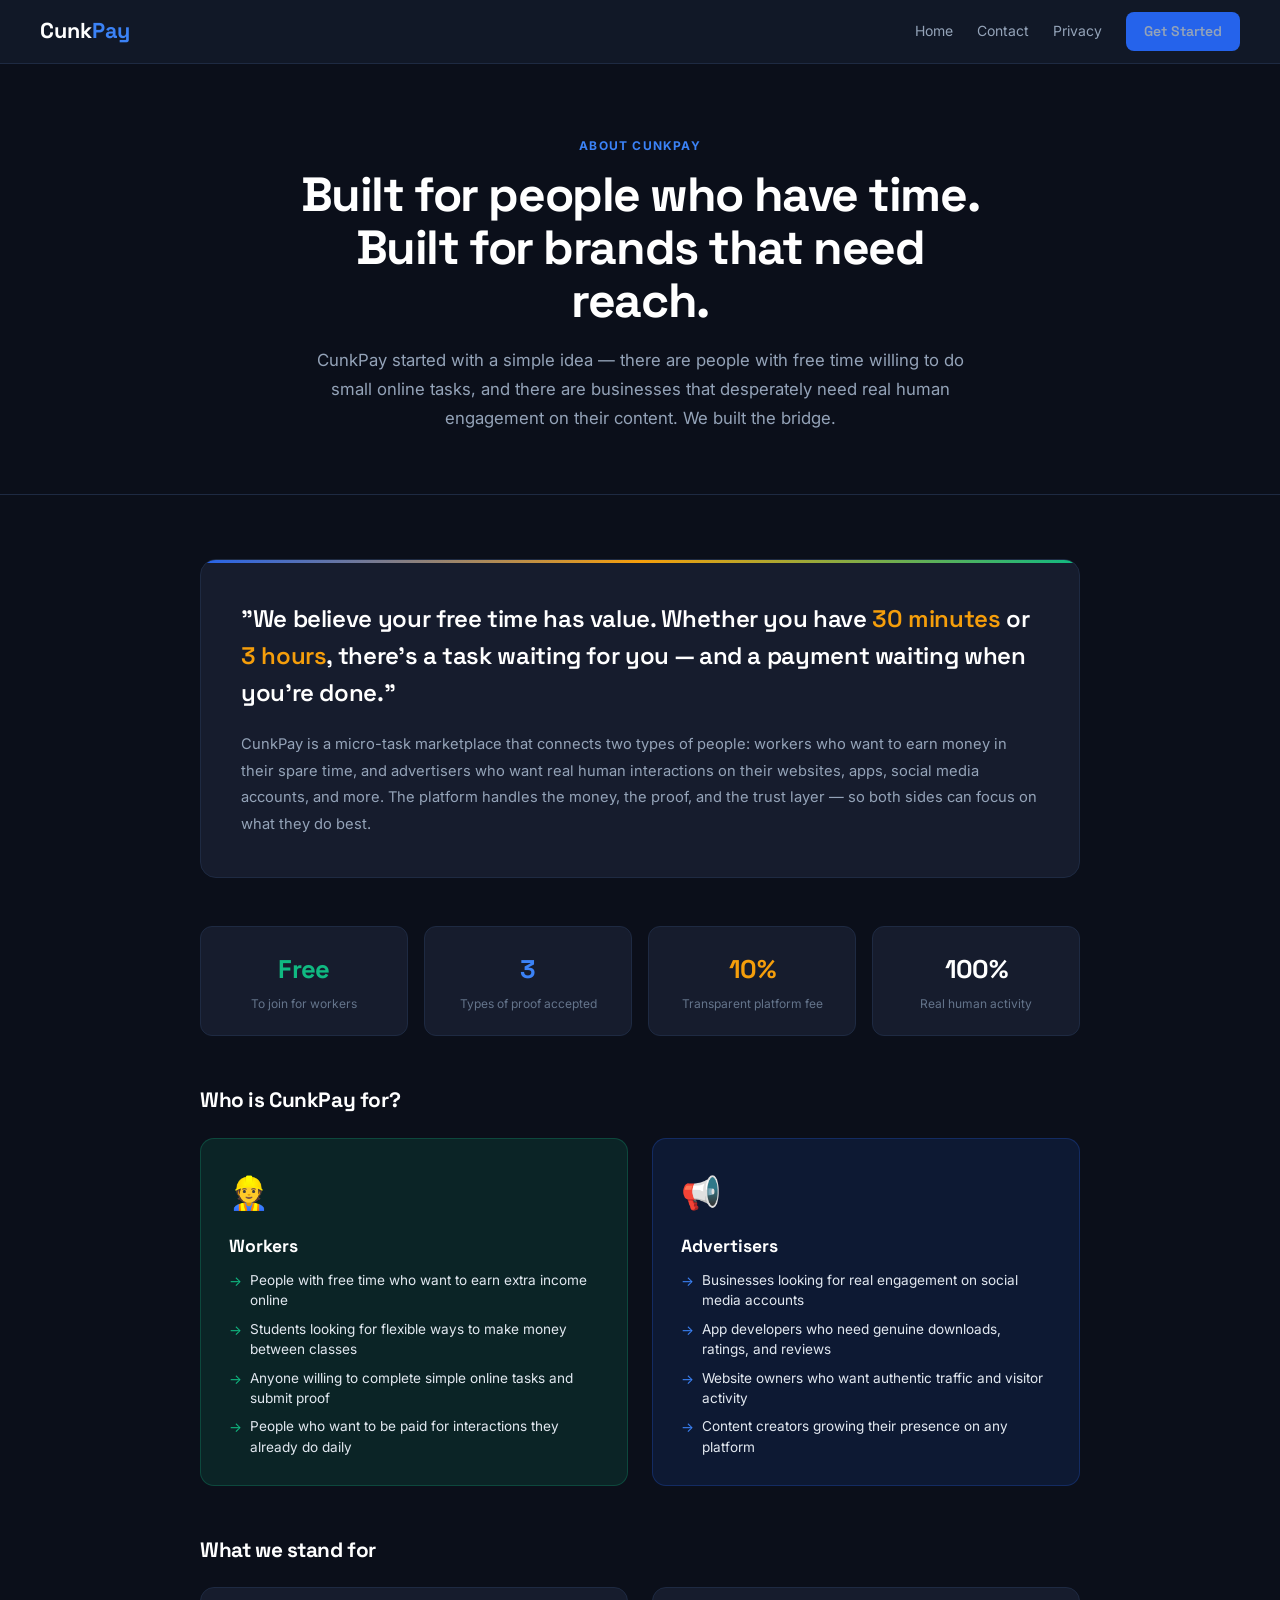
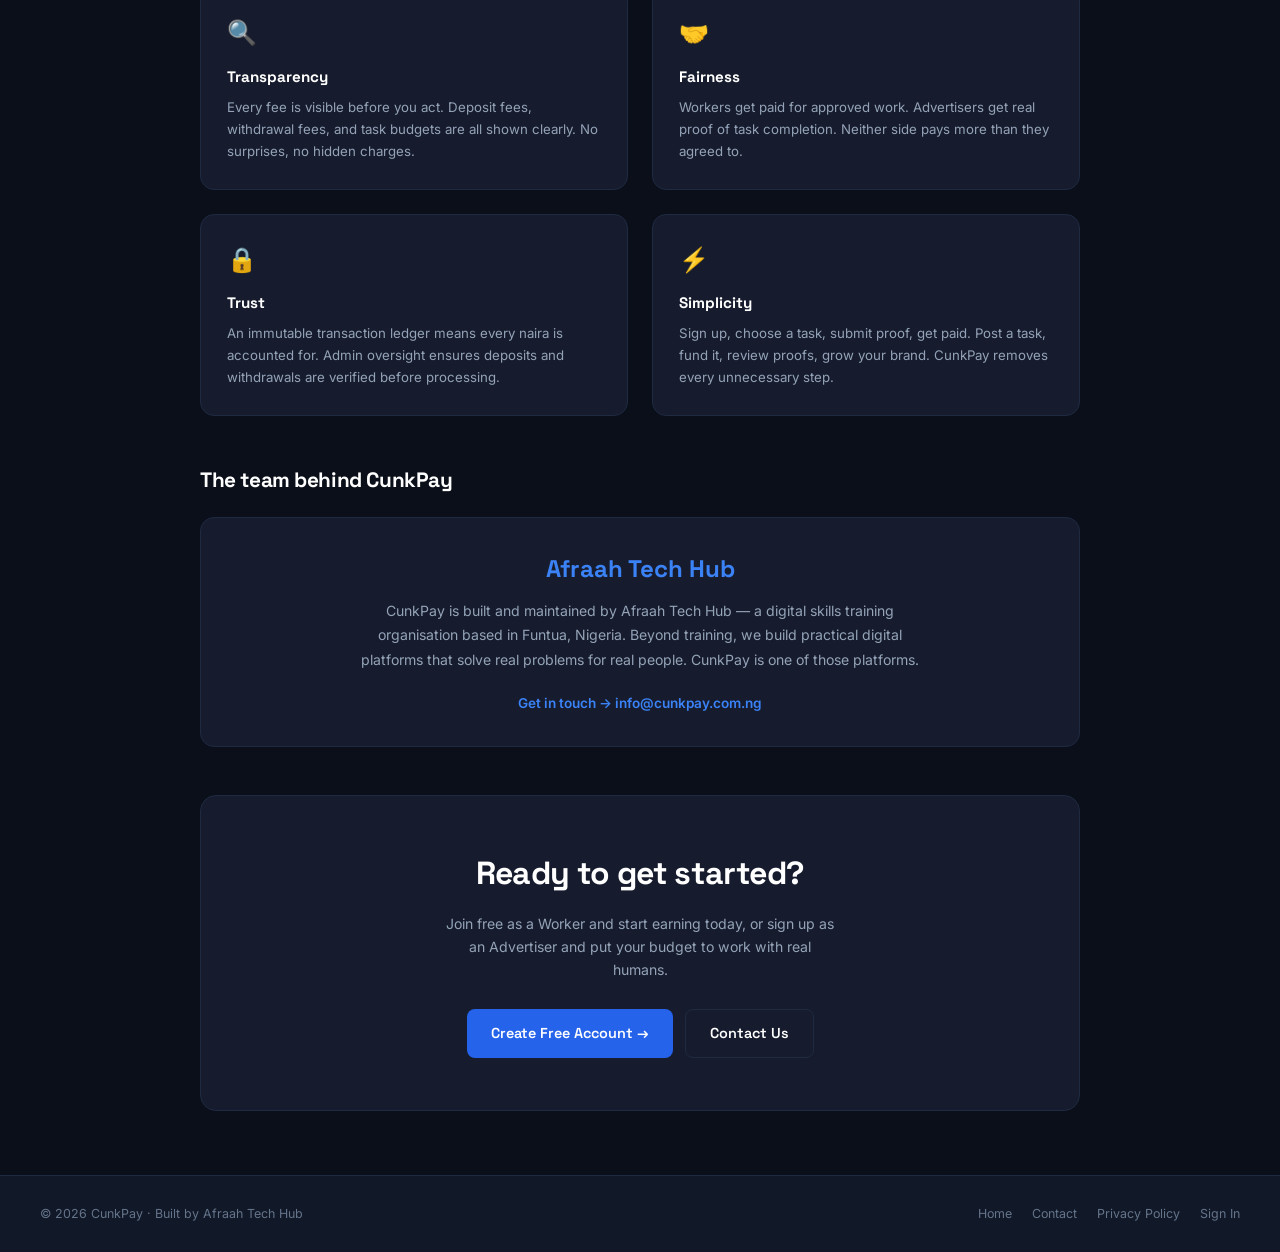
==== commit 0b502a20: "Update about.html" ====
--- a/about.html
+++ b/about.html
@@ -11,7 +11,7 @@
 <meta property="og:type" content="website">
 <meta property="og:site_name" content="CunkPay">
 <meta property="og:title" content="About CunkPay — Nigeria's Micro-Task Marketplace">
-<meta property="og:description" content="CunkPay was built to help people earn money from free time and help businesses grow with real human engagement. Built by Afraah Tech Hub, Abuja.">
+<meta property="og:description" content="CunkPay was built to help people earn money from free time and help businesses grow with real human engagement. Built by Afraah Tech Hub, Funtua.">
 <meta property="og:url" content="https://cunkpay.com.ng/about.html">
 <meta property="og:image" content="https://cunkpay.com.ng/cunkpay.png">
 <meta property="og:image:width" content="1200">
@@ -232,7 +232,7 @@
   <div class="team-card" style="margin-bottom:48px">
     <div class="team-logo">Afraah Tech Hub</div>
     <p class="team-desc">
-      CunkPay is built and maintained by Afraah Tech Hub — a digital skills training organisation based in Abuja, Nigeria. Beyond training, we build practical digital platforms that solve real problems for real people. CunkPay is one of those platforms.
+      CunkPay is built and maintained by Afraah Tech Hub — a digital skills training organisation based in Funtua, Nigeria. Beyond training, we build practical digital platforms that solve real problems for real people. CunkPay is one of those platforms.
     </p>
     <a class="team-link" href="mailto:info@cunkpay.com.ng">Get in touch → info@cunkpay.com.ng</a>
   </div>
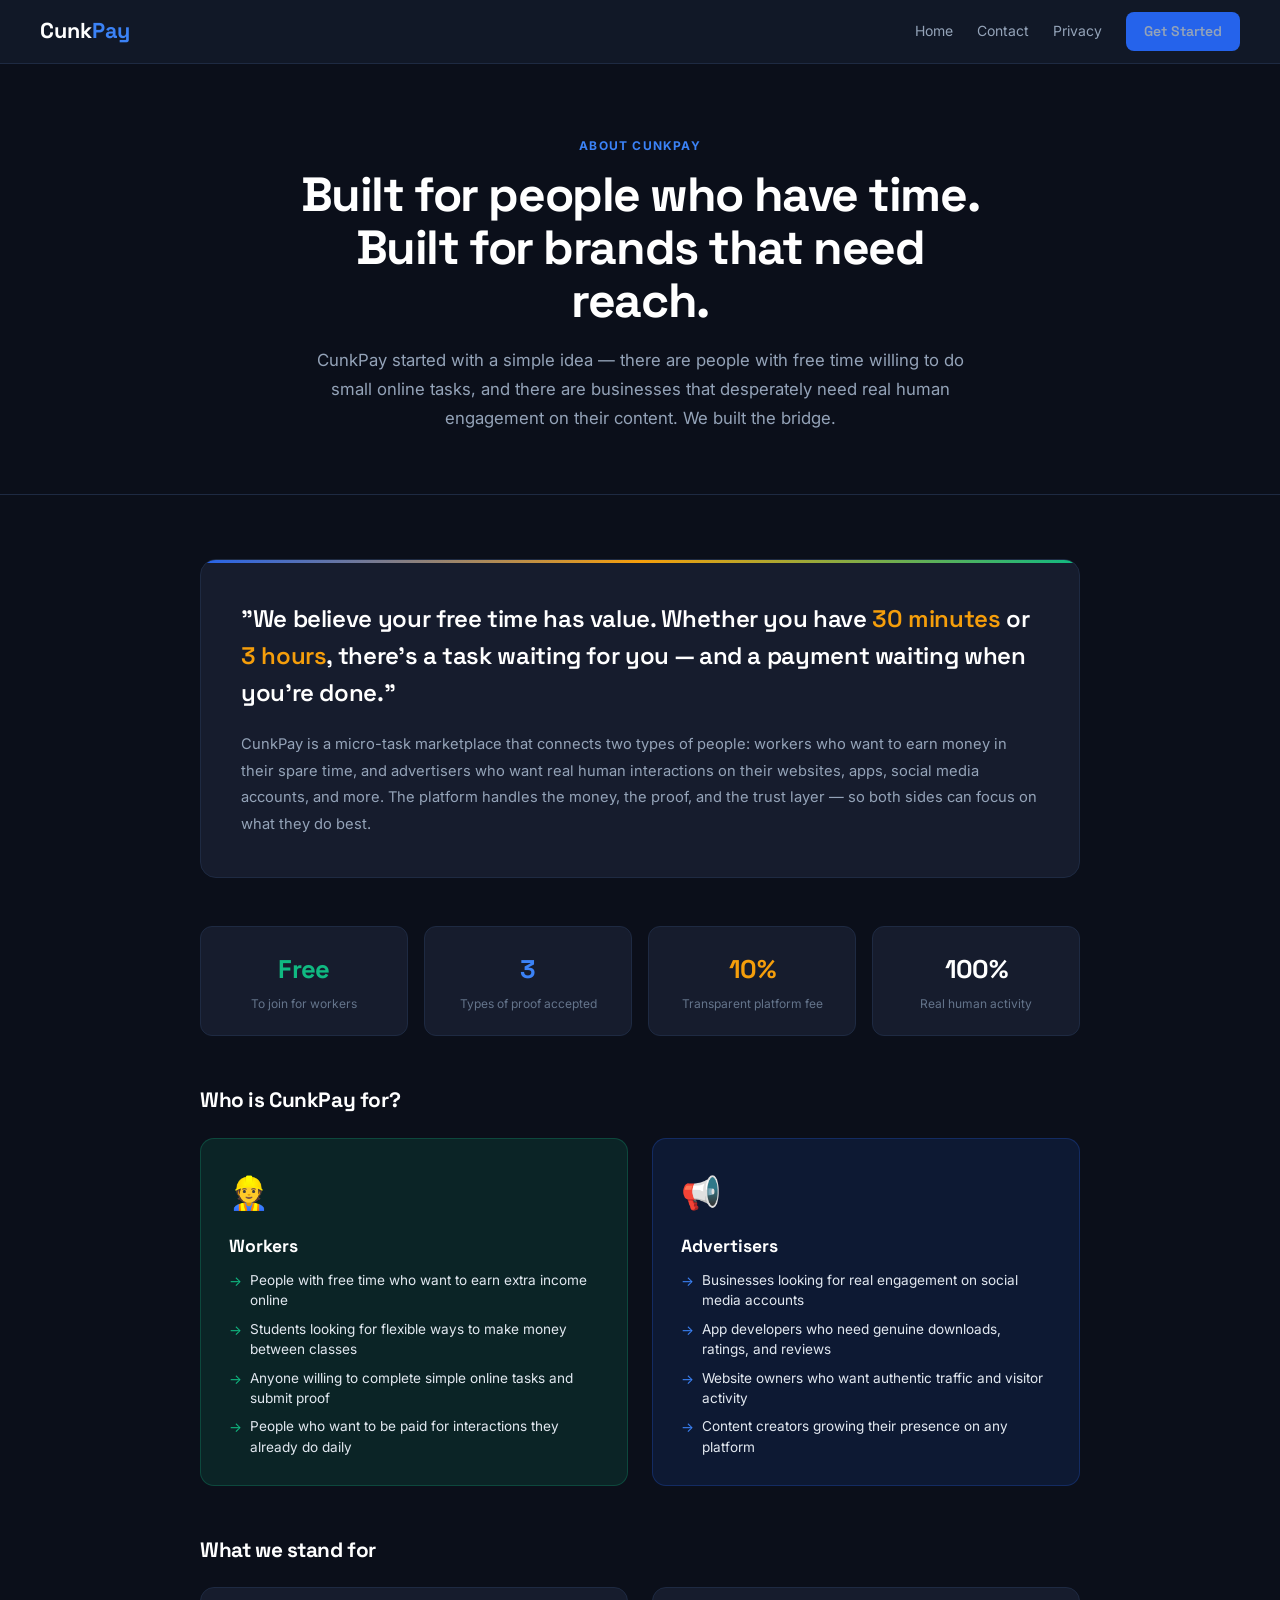
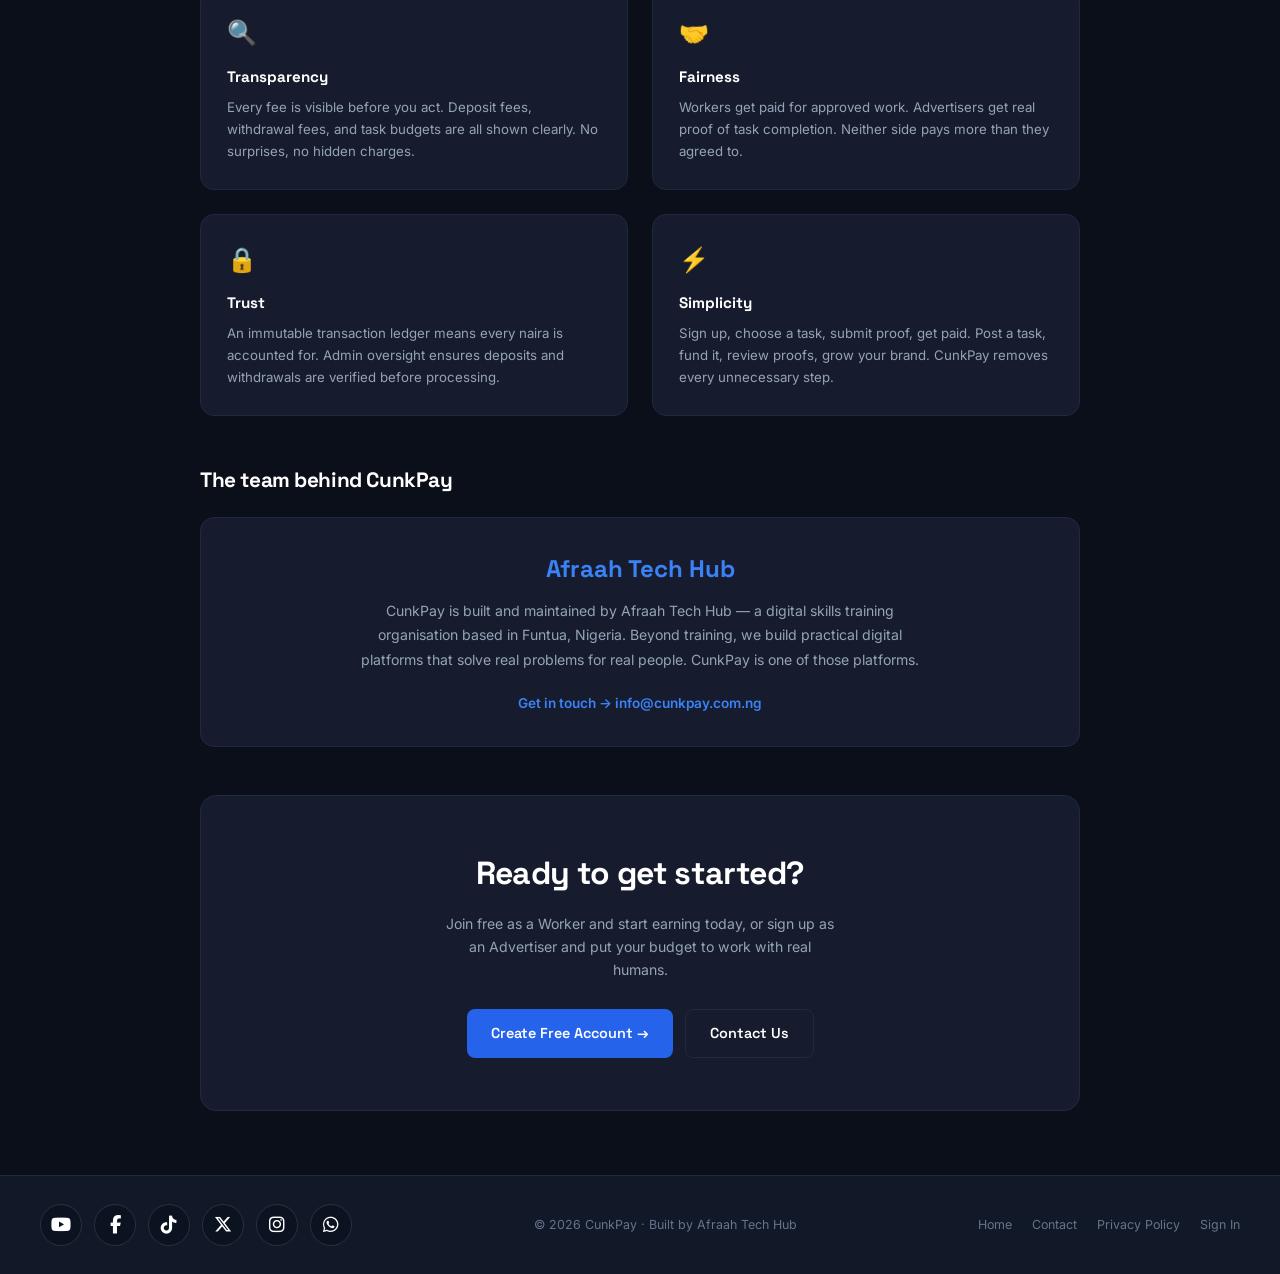
==== commit e091b733: "Update about.html" ====
--- a/about.html
+++ b/about.html
@@ -21,6 +21,11 @@
 <meta name="twitter:title" content="About CunkPay — Nigeria's Micro-Task Marketplace">
 <meta name="twitter:description" content="CunkPay was built to help people earn money from free time and help businesses grow with real human engagement.">
 <meta name="twitter:image" content="https://cunkpay.com.ng/cunkpay.png">
+  <!-- Font Awesome Icons -->
+<link
+  rel="stylesheet"
+  href="https://cdnjs.cloudflare.com/ajax/libs/font-awesome/6.5.2/css/all.min.css"
+>
 <script type="application/ld+json">
 {
   "@context": "https://schema.org",
@@ -122,6 +127,50 @@
   footer { flex-direction: column; text-align: center; }
 }
 @media (max-width: 480px) { .about-stats { grid-template-columns: 1fr 1fr; } }
+
+.cunkpay-socials {
+  display: flex;
+  align-items: center;
+  gap: 12px;
+  flex-wrap: wrap;
+}
+
+.cunkpay-socials a {
+  width: 42px;
+  height: 42px;
+  display: flex;
+  align-items: center;
+  justify-content: center;
+
+  color: #ffffff;
+  background: #0b1220;
+  border: 1px solid rgba(255, 255, 255, 0.12);
+  border-radius: 50%;
+
+  text-decoration: none;
+  font-size: 18px;
+
+  transition:
+    transform 0.2s ease,
+    background 0.2s ease,
+    border-color 0.2s ease;
+}
+
+.cunkpay-socials a:hover {
+  transform: translateY(-3px);
+  background: #064e3b;
+  border-color: #047857;
+}
+
+.cunkpay-socials a:active {
+  transform: translateY(-1px);
+}
+
+/* Keyboard accessibility */
+.cunkpay-socials a:focus-visible {
+  outline: 2px solid #f5b942;
+  outline-offset: 3px;
+        }
 </style>
 </head>
 
@@ -250,6 +299,32 @@
 </div>
 
 <footer>
+  <div class="cunkpay-socials">
+  <a href="https://youtube.com/@cunkpayng" target="_blank" rel="noopener noreferrer" aria-label="CunkPay on YouTube">
+    <i class="fa-brands fa-youtube"></i>
+  </a>
+
+  <a href="https://www.facebook.com/profile.php?id=61594360289585" target="_blank" rel="noopener noreferrer" aria-label="CunkPay on Facebook">
+    <i class="fa-brands fa-facebook-f"></i>
+  </a>
+
+  <a href="https://tiktok.com/@cunkpayng" target="_blank" rel="noopener noreferrer" aria-label="CunkPay on TikTok">
+    <i class="fa-brands fa-tiktok"></i>
+  </a>
+
+  <a href="https://x.com/cunkpayng" target="_blank" rel="noopener noreferrer" aria-label="CunkPay on X">
+    <i class="fa-brands fa-x-twitter"></i>
+  </a>
+
+  <a href="https://instagram.com/cunkpayng" target="_blank" rel="noopener noreferrer" aria-label="CunkPay on Instagram">
+    <i class="fa-brands fa-instagram"></i>
+  </a>
+
+  <a href="https://wa.me/2348032570778" target="_blank" rel="noopener noreferrer" aria-label="Contact CunkPay on WhatsApp">
+    <i class="fa-brands fa-whatsapp"></i>
+  </a>
+  </div>
+  
   <div class="footer-copy">© 2026 CunkPay · Built by Afraah Tech Hub</div>
   <div class="footer-links-row">
     <a href="index.html">Home</a>
